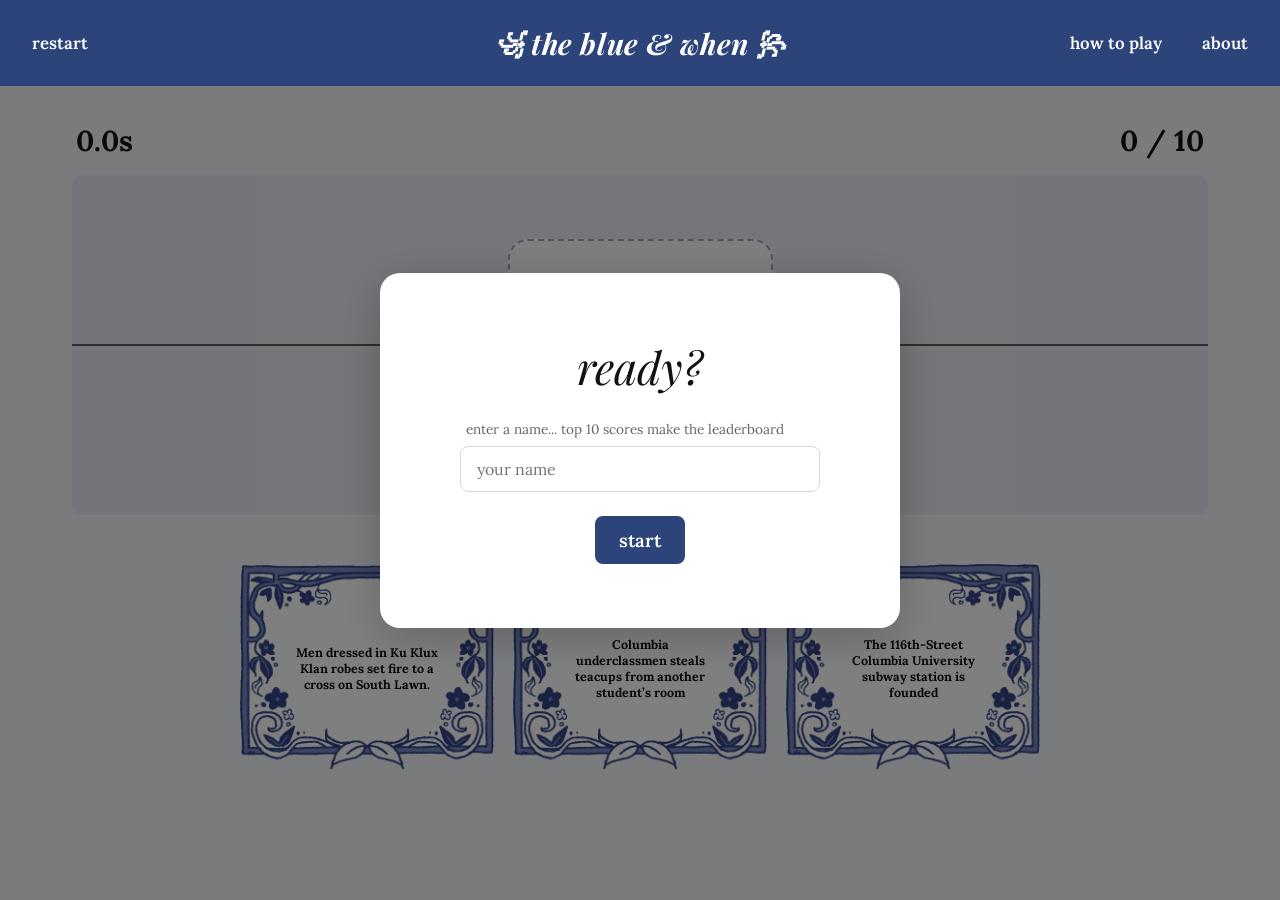
==== game.html @ e3995def "Game!" ====
<!DOCTYPE html>
<html lang="en">
  <head>
    <meta charset="UTF-8" />
    <meta name="viewport" content="width=device-width, initial-scale=1.0" />
    <title>The Blue and When</title>
    <link rel="preconnect" href="https://fonts.googleapis.com" />
    <link rel="preconnect" href="https://fonts.gstatic.com" crossorigin />
    <link href="https://fonts.googleapis.com/css2?family=Playfair+Display:ital,wght@0,400;0,600;0,700;1,400;1,700&family=Lora:ital,wght@0,400;0,600;1,400&display=swap" rel="stylesheet" />
    <link rel="stylesheet" href="css/styles.css" />
  </head>
  <body class="game-page">

    <div id="launch-overlay" class="launch-overlay">
      <div class="launch-card">
        <p class="launch-label">ready?</p>
        <label class="launch-name-label" for="player-name"> enter a name... top 10 scores make the leaderboard </label>
        <input id="player-name" class="launch-name-input" type="text" placeholder="your name" maxlength="30" />
        <button id="launch-button" class="primary-button">start</button>
      </div>
    </div>

    <div id="end-overlay" class="end-overlay hidden">
      <div class="end-card">
        <div class="end-header">results</div>
        <div class="end-body">
          <div class="end-result">
            <img src="images/congrats.png" alt="Congrats!" class="end-congrats-img" />
            <p class="end-time" id="end-time">0.0s</p>
            <div class="end-actions">
              <img src="images/tryagain.png" alt="Try Again" class="end-action-img" id="try-again-button" />
              <img src="images/viewleaderboard.png" alt="View Leaderboard" class="end-action-img" id="view-leaderboard-button" />
            </div>
          </div>
          <div class="end-right-panel">
            <div id="end-articles-panel">
              <img src="images/viewrelatedarticles.png" alt="View Related Articles" class="articles-title-img" />
              <div id="article-links"></div>
            </div>
            <div id="end-leaderboard-panel" class="hidden">
              <p class="articles-title">Leaderboard</p>
              <ol id="leaderboard-list"></ol>
              <button id="back-to-articles-btn" class="back-btn">← back to articles</button>
            </div>
          </div>
        </div>
      </div>
    </div>

    <nav class="game-navbar">
      <button id="restart-button" class="nav-btn">restart</button>
      <a href="index.html" class="nav-title"> ꧁ the blue & when ꧂</a>
      <div class="nav-right">
        <div class="help-wrapper">
          <button id="help-button" class="nav-btn">how to play</button>
          <div class="help-tooltip">
            Drop the first card anywhere to start. 
            Then use the <em>earlier</em>, <em>later</em>, and <em>between</em> 
            zones to place each card in the correct order. The date reveals after a correct placement.
          </div>
        </div>
        <div class="help-wrapper">
          <button class="nav-btn">about</button>
          <div class="help-tooltip">
            <em>The Blue &amp; When</em> is a timeline trivia game created by 
            <a href="https://www.theblueandwhite.org" target="_blank" rel="noopener noreferrer">The Blue &amp; White</a>, 
            Columbia University's undergraduate magazine. Test your knowledge of Columbia history by sorting 
            real campus events into the correct order. Inspired by the LA Times game <em>Timestack</em>.
          </div>
        </div>
      </div>
    </nav>

    <main class="game-shell">
      <div class="game-meta">
        <span id="timer">0.0s</span>
        <span id="progress-count">0 / 10</span>
      </div>

      <section class="timeline-area">
        <div class="timeline-line"></div>
        <div id="drop-row" class="timeline-drop-row"></div>
        <div class="placed-cards" id="placed-cards"></div>
      </section>

      <section class="card-row" id="active-cards"></section>
    </main>

    <script src="js/app.js"></script>
  </body>
</html>
---- css/styles.css ----
* {
  box-sizing: border-box;
}

.hidden {
  display: none !important;
}

html, body {
  margin: 0;
  padding: 0;
  font-family: 'Lora', Georgia, 'Times New Roman', serif;
  background: #f5f7fa;
  color: #121212;
}

button {
  font-family: 'Lora', Georgia, serif;
  cursor: pointer;
  border: none;
  border-radius: 8px;
  padding: 0.75rem 1.5rem;
  font-size: 1rem;
  font-weight: 600;
}

.primary-button {
  background: #2d447a;
  color: white;
  font-size: 1.15rem;
}

.primary-button:hover {
  background: #1f2f52;
}

.secondary-button {
  background: white;
  color: #2d447a;
  border: 1px solid #d6d9e9;
}

.secondary-button:hover {
  background: #f0f2f7;
}

/* NAVBAR */
.game-navbar {
  background: #2d447a;
  display: flex;
  justify-content: space-between;
  align-items: center;
  padding: 1.5rem 2rem;
  position: sticky;
  top: 0;
  z-index: 1001;
}

.game-navbar .nav-title {
  position: absolute;
  left: 50%;
  transform: translateX(-50%);
}

.nav-title {
  color: white;
  font-family: 'Playfair Display', Georgia, serif;
  font-style: italic;
  font-weight: 700;
  font-size: 1.8rem;
  text-decoration: none;
  letter-spacing: 0.02em;
}

.nav-title:hover {
  text-decoration: none;
}

.nav-btn {
  background: none;
  color: white;
  border: none;
  padding: 0.5rem 0;
  font-size: 1.05rem;
  font-family: 'Lora', Georgia, serif;
  font-weight: 600;
  cursor: pointer;
}

.nav-btn:hover {
  opacity: 0.75;
}

.nav-right {
  display: flex;
  gap: 2.5rem;
  align-items: center;
}

.help-wrapper {
  position: relative;
}


.help-tooltip {
  display: none;
  position: absolute;
  top: 100%;
  right: 0;
  width: 260px;
  background: white;
  border: 1px solid #d6d9e9;
  border-radius: 8px;
  padding: 1rem 1rem 0.75rem;
  font-family: 'Lora', Georgia, serif;
  font-size: 0.82rem;
  line-height: 1.5;
  color: #121212;
  box-shadow: 0 4px 16px rgba(0, 0, 0, 0.12);
  z-index: 2000;
  margin-top: 0.6rem;
}

.help-tooltip::before {
  content: '';
  position: absolute;
  top: -0.6rem;
  left: 0;
  right: 0;
  height: 0.6rem;
}

.help-wrapper:hover .help-tooltip {
  display: block;
}

.help-tooltip a {
  color: #2d447a;
}

/* GAME LAYOUT */
.game-page {
  min-height: 100vh;
  display: flex;
  flex-direction: column;
}

.game-shell {
  display: flex;
  flex-direction: column;
  flex: 1;
  padding: 1.25rem 2rem 2rem;
  max-width: 1200px;
  margin: 0 auto;
  width: 100%;
  box-sizing: border-box;
}

.game-meta {
  display: flex;
  justify-content: space-between;
  align-items: baseline;
  padding: 1rem 0.25rem;
}

.game-meta span {
  font-family: 'Lora', Georgia, serif;
  font-size: 1.8rem;
  color: #121212;
  font-weight: 700;
}

/* GAME PAGE SPECIFIC */
.launch-overlay {
  position: fixed;
  top: 0;
  left: 0;
  right: 0;
  bottom: 0;
  background: rgba(0, 0, 0, 0.5);
  display: flex;
  justify-content: center;
  align-items: center;
  z-index: 1000;
}

.launch-overlay.hidden {
  display: none;
}

/* END SCREEN */
.end-overlay {
  position: fixed;
  top: 0;
  left: 0;
  right: 0;
  bottom: 0;
  background: rgba(0, 0, 0, 0.5);
  display: flex;
  justify-content: center;
  align-items: center;
  z-index: 1000;
}

.end-overlay.hidden {
  display: none;
}

.end-card {
  background: white;
  border-radius: 16px;
  overflow: hidden;
  width: min(980px, 95vw);
  box-shadow: 0 10px 40px rgba(0, 0, 0, 0.2);
}

.end-header {
  background: #2d447a;
  color: white;
  padding: 1rem 2rem;
  font-weight: 700;
  font-style: italic;
  text-align: center;
  font-size: 1.1rem;
  letter-spacing: 0.02em;
  font-family: 'Playfair Display', Georgia, serif;
}

.end-body {
  display: grid;
  grid-template-columns: 1fr 1fr;
}

.end-result {
  padding: 2rem 1.5rem;
  border-right: 1px solid #d6d9e9;
  text-align: center;
  display: flex;
  flex-direction: column;
  align-items: center;
  gap: 1rem;
}

.end-congrats-img {
  width: 100%;
  max-width: 340px;
}

.end-time {
  font-size: 4rem;
  font-style: italic;
  color: #121212;
  margin: 0;
  line-height: 1;
  padding: 1rem 0;
  font-family: 'Playfair Display', Georgia, serif;
}

.end-actions {
  display: flex;
  flex-direction: row;
  gap: 1rem;
  justify-content: center;
  width: 100%;
}

.end-action-img {
  width: 48%;
  max-width: 200px;
  cursor: pointer;
  transition: opacity 0.15s;
}

.end-action-img:hover {
  opacity: 0.8;
}

.end-right-panel {
  padding: 2rem 1.5rem;
}

.end-leaderboard-panel {
  padding: 0;
}

.articles-title {
  font-size: 1rem;
  font-weight: 600;
  margin: 0 0 1rem 0;
  color: #121212;
}

.article-link {
  display: block;
  padding: 0.6rem 0.9rem;
  border: 1px solid #d6d9e9;
  border-radius: 6px;
  margin-bottom: 0.65rem;
  background: #f9f9fb;
  color: #2d447a;
  text-decoration: none;
  font-family: 'Lora', Georgia, serif;
  font-size: 0.85rem;
  line-height: 1.3;
  transition: background 0.15s, border-color 0.15s;
}

.article-link:hover {
  background: #e8ecf5;
  border-color: #2d447a;
}

.no-articles {
  font-family: 'Lora', Georgia, serif;
  font-size: 0.85rem;
  color: #888;
  margin: 0.5rem 0 0;
}

#leaderboard-list {
  list-style: none;
  padding: 0;
  margin: 0 0 1rem 0;
}

#leaderboard-list li {
  display: flex;
  justify-content: space-between;
  align-items: center;
  padding: 0.5rem 0.75rem;
  border-radius: 6px;
  font-family: 'Lora', Georgia, serif;
  font-size: 0.88rem;
  margin-bottom: 0.4rem;
  background: #f9f9fb;
  border: 1px solid #d6d9e9;
}

#leaderboard-list li.leaderboard-you {
  background: #e8ecf5;
  border-color: #2d447a;
  font-weight: 700;
}

#leaderboard-list li .lb-rank {
  color: #888;
  font-size: 0.8rem;
  width: 1.5rem;
  flex-shrink: 0;
}

#leaderboard-list li .lb-name {
  flex: 1;
  padding: 0 0.5rem;
}

#leaderboard-list li .lb-time {
  color: #2d447a;
  font-weight: 600;
}

.back-btn {
  background: none;
  border: none;
  padding: 0;
  font-family: 'Lora', Georgia, serif;
  font-size: 0.85rem;
  font-style: italic;
  color: #2d447a;
  cursor: pointer;
  text-decoration: underline;
  border-radius: 0;
}

.launch-card {
  background: white;
  border-radius: 20px;
  padding: 4rem 5rem;
  text-align: center;
  box-shadow: 0 10px 40px rgba(0, 0, 0, 0.2);
  width: min(520px, 90vw);
}

.launch-label {
  font-size: 2.8rem;
  margin: 0 0 1.5rem 0;
  color: #121212;
  font-family: 'Playfair Display', Georgia, serif;
  font-style: italic;
}

.launch-name-input {
  width: 100%;
  padding: 0.75rem 1rem;
  font-size: 1rem;
  font-family: 'Lora', Georgia, serif;
  border: 1px solid #d6d9e9;
  border-radius: 8px;
  margin-bottom: 1.5rem;
  box-sizing: border-box;
  color: #121212;
  outline: none;
}

.launch-name-input:focus {
  border-color: #2d447a;
}

.launch-name-input.input-error {
  border-color: #c0392b;
  animation: shake 0.35s ease;
}

.launch-btn-img {
  width: 100%;
  max-width: 220px;
  cursor: pointer;
  transition: opacity 0.15s;
}

.launch-btn-img:hover {
  opacity: 0.85;
}

.articles-title-img {
  width: 100%;
  max-width: 240px;
  margin-bottom: 0.75rem;
  display: block;
}

.launch-name-label {
  display: block;
  font-size: 0.85rem;
  color: #666;
  font-family: 'Lora', Georgia, serif;
  margin-bottom: 0.5rem;
  text-align: left;
  padding-left: 0.4rem;
}


/* TIMELINE AREA */
.timeline-area {
  position: relative;
  background: #e8ecf5;
  border-radius: 12px;
  margin-bottom: 2rem;
  overflow: hidden;
  min-height: 340px;
}

.timeline-line {
  position: absolute;
  top: 50%;
  left: 0;
  right: 0;
  height: 2px;
  background: #5f5b56;
  transform: translateY(-50%);
  pointer-events: none;
  z-index: 0;
}

.timeline-drop-row {
  display: flex;
  flex-direction: row;
  align-items: center;
  gap: 0.75rem;
  overflow-x: auto;
  padding: 4rem 1.5rem 2.5rem;
  width: 100%;
  position: relative;
  z-index: 1;
  scrollbar-width: thin;
  scrollbar-color: #9ea6c5 transparent;
}

.timeline-drop-row.single-zone {
  justify-content: center;
}

.drop-zone {
  width: 265px;
  min-width: 265px;
  height: 210px;
  border: 2px dashed #9ea6c5;
  border-radius: 20px;
  background: rgba(255, 255, 255, 0.9);
  display: grid;
  place-items: center;
  color: #5f5b56;
  text-transform: uppercase;
  letter-spacing: 0.08em;
  font-size: 0.65rem;
  text-align: center;
  padding: 1rem;
  flex-shrink: 0;
  transition: width 0.2s ease, min-width 0.2s ease, border-color 0.15s, background 0.15s;
  overflow: hidden;
}

.drop-zone span {
  pointer-events: none;
  white-space: nowrap;
  transition: opacity 0.15s ease;
}

/* Between zones are invisible by default — just a small hit area */
.drop-zone.between-zone {
  width: 60px;
  min-width: 60px;
  border-color: transparent;
  background: transparent;
  padding: 0;
}

.drop-zone.between-zone span {
  opacity: 0;
}

/* Expand all zones on drag-over */
.drop-zone.drag-over {
  border-color: #2d447a;
  border-style: dashed;
  background: rgba(45, 68, 122, 0.1);
}

/* Between zones expand to full size, pushing cards apart */
.drop-zone.between-zone.drag-over {
  width: 265px;
  min-width: 265px;
}

.drop-zone.between-zone.drag-over span {
  opacity: 1;
}

.placed-cards {
  display: none;
}

.placed-card {
  width: 265px;
  min-width: 265px;
  height: 210px;
  background-image: url('../images/card.png');
  background-size: contain;
  background-position: center;
  background-repeat: no-repeat;
  border-radius: 20px;
  display: flex;
  flex-direction: column;
  justify-content: center;
  align-items: center;
  position: relative;
  flex-shrink: 0;
  overflow: hidden;
}

.placed-date {
  font-size: 1.4rem;
  color: #2d447a;
  font-weight: 700;
  margin-bottom: 0.75rem;
  position: relative;
  z-index: 1;
  font-family: 'Playfair Display', Georgia, serif;
}

.placed-card p {
  margin: 0;
  font-weight: 700;
  color: #121212;
  font-size: 0.78rem;
  line-height: 1.3;
  position: relative;
  z-index: 1;
  max-width: 145px;
  text-align: center;
  word-wrap: break-word;
  overflow-wrap: break-word;
}

/* ACTIVE CARDS */
.card-row {
  display: flex;
  justify-content: center;
  align-items: center;
  gap: 0.5rem;
  margin: 1rem auto 0;
  flex-wrap: wrap;
  padding: 0 1rem 1rem;
  max-width: 100%;
}

.event-card {
  width: 265px;
  min-width: 265px;
  height: 210px;
  display: flex;
  flex-direction: column;
  justify-content: center;
  align-items: center;
  text-align: center;
  background-image: url('../images/card.png');
  background-size: contain;
  background-position: center;
  background-repeat: no-repeat;
  cursor: grab;
  transition: transform 0.1s;
  position: relative;
  flex-shrink: 0;
  overflow: hidden;
}

.event-card:hover {
  transform: translateY(-8px);
}

.event-card.dragging {
  opacity: 0.6;
  cursor: grabbing;
}

.event-card p {
  margin: 0;
  font-weight: 700;
  color: #121212;
  font-size: 0.78rem;
  line-height: 1.3;
  position: relative;
  z-index: 1;
  max-width: 145px;
  text-align: center;
  word-wrap: break-word;
  overflow-wrap: break-word;
}

.event-card .event-date {
  display: none;
}

.event-card.invalid {
  animation: shake 0.35s ease;
}

@keyframes shake {
  0%, 100% { transform: translateX(0); }
  25% { transform: translateX(-10px); }
  75% { transform: translateX(10px); }
}

/* HOME PAGE */
.home-page {
  background: #f5f7fa;
}

.home-shell {
  display: flex;
  flex-direction: column;
  justify-content: center;
  align-items: center;
  min-height: 100vh;
  position: relative;
}

.home-inner {
  display: flex;
  flex-direction: column;
  align-items: center;
  gap: 2rem;
}

.title-img {
  width: min(1000px, 95vw);
}

.begin-link {
  display: inline-block;
}

.begin-img {
  width: min(220px, 60vw);
  cursor: pointer;
  transition: transform 0.2s ease, opacity 0.2s ease;
}

.begin-img:hover {
  transform: scale(1.06) translateY(-3px);
  opacity: 0.9;
}

.home-credits {
  position: absolute;
  bottom: 1.25rem;
  right: 1.5rem;
  font-family: 'Lora', Georgia, serif;
  font-size: 0.72rem;
  color: #aaa;
}

/* RESPONSIVE */
@media (max-width: 720px) {
  .game-navbar {
    padding: 0.75rem 1rem;
  }

  .drop-zone,
  .placed-card,
  .event-card {
    width: 160px;
    min-width: 160px;
    height: 200px;
  }

  .event-card p,
  .placed-card p {
    font-size: 0.62rem;
    max-width: 100px;
  }

  .placed-date {
    font-size: 1rem;
    margin-bottom: 0.4rem;
  }
}

@media (max-width: 480px) {
  .drop-zone,
  .placed-card,
  .event-card {
    width: 120px;
    min-width: 120px;
    height: 160px;
  }

  .event-card p,
  .placed-card p {
    font-size: 0.55rem;
    max-width: 76px;
  }

  .placed-date {
    font-size: 0.85rem;
    margin-bottom: 0.3rem;
  }
}
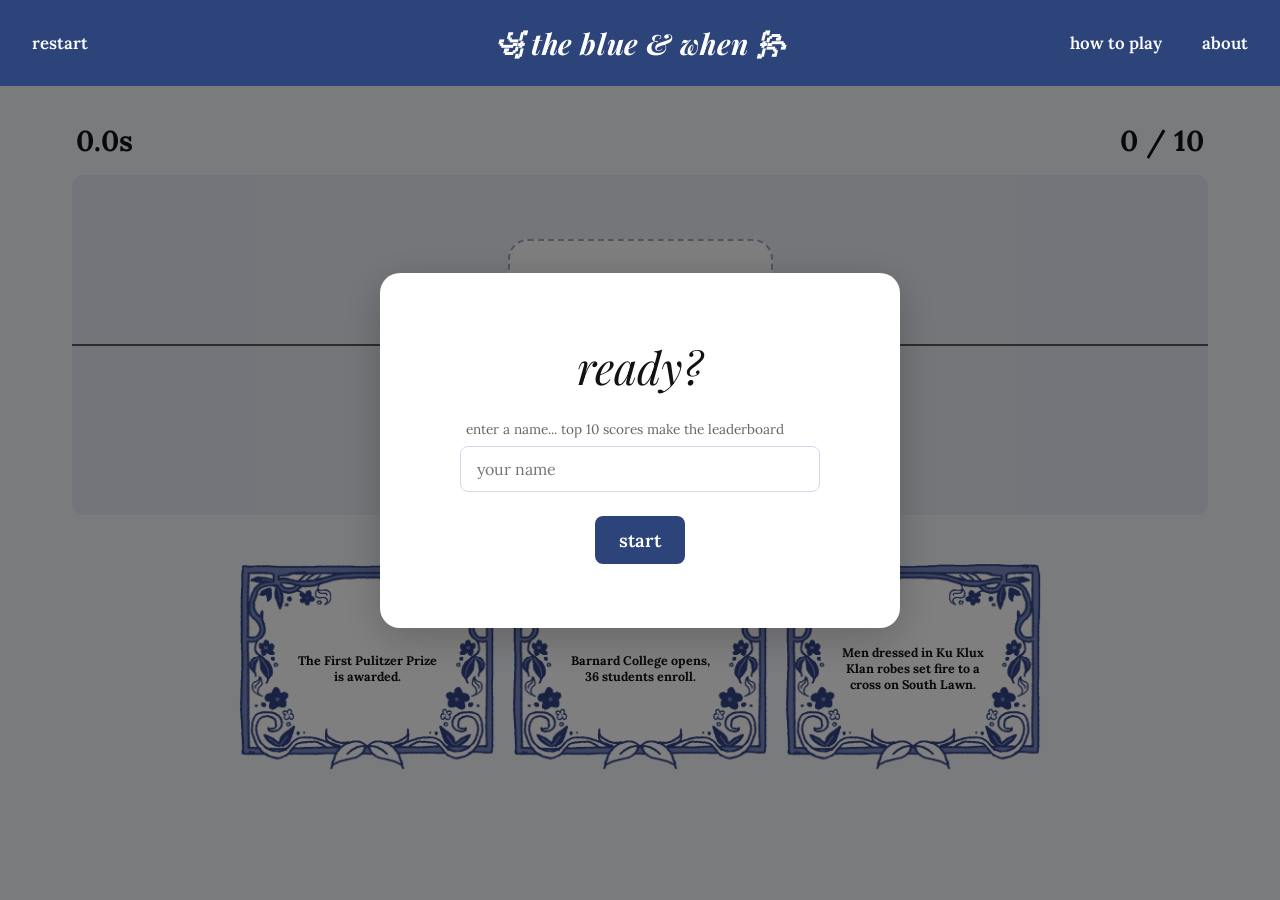
==== commit 9d740bd0: "New csv" ====
--- a/game.html
+++ b/game.html
@@ -65,7 +65,8 @@
             <em>The Blue &amp; When</em> is a timeline trivia game created by 
             <a href="https://www.theblueandwhite.org" target="_blank" rel="noopener noreferrer">The Blue &amp; White</a>, 
             Columbia University's undergraduate magazine. Test your knowledge of Columbia history by sorting 
-            real campus events into the correct order. Inspired by the LA Times game <em>Timestack</em>.
+            real campus events into the correct order. Inspired by the LA Times game <em>Timestack</em>. 
+            To submit events to The Blue and When, email <a href="mailto:blueandwhitemag@gmail.com">blueandwhitemag@gmail.com</a>.
           </div>
         </div>
       </div>
--- a/css/styles.css
+++ b/css/styles.css
@@ -340,6 +340,12 @@
   background: #e8ecf5;
   border-color: #2d447a;
   font-weight: 700;
+}
+
+#leaderboard-list li.leaderboard-first {
+  background: #fef9e7;
+  border-color: #c8a600;
+  color: #7a5c00;
 }
 
 #leaderboard-list li .lb-rank {
@@ -706,6 +712,10 @@
     padding: 0.75rem 1rem;
   }
 
+  .nav-right {
+    display: none;
+  }
+
   .drop-zone,
   .placed-card,
   .event-card {
